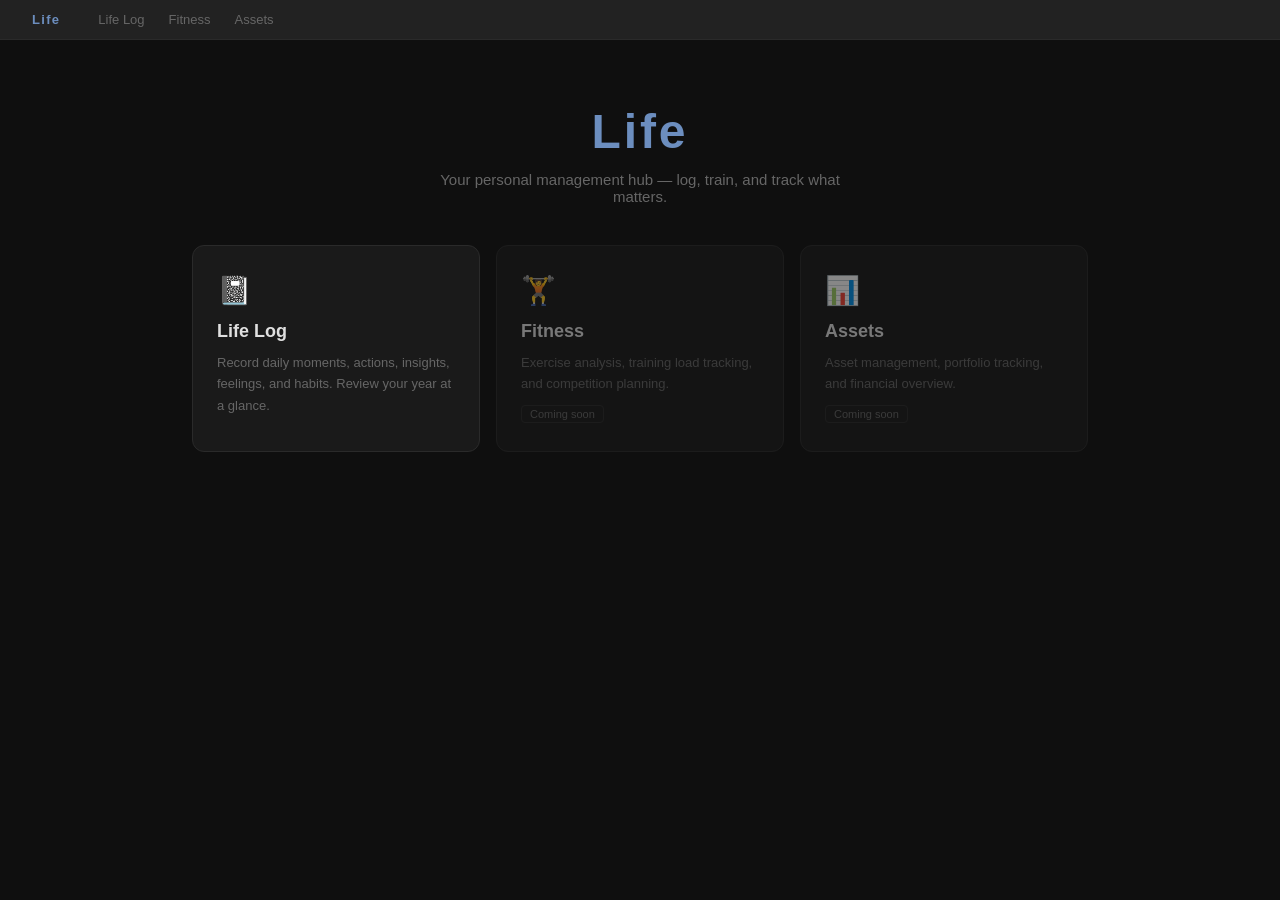
==== index.html @ 09051652 "init: Life management site structure" ====
<!DOCTYPE html>
<html lang="en">
<head>
<meta charset="UTF-8">
<meta name="viewport" content="width=device-width, initial-scale=1.0">
<title>Life</title>
<link rel="stylesheet" href="shared/style.css">
<style>
.site-nav { position: sticky; top: 0; z-index: 10; }

.hero {
  padding: 64px 32px 40px;
  text-align: center;
}
.hero h1 {
  font-size: 48px; font-weight: 800; letter-spacing: 0.06em;
  color: var(--accent); margin-bottom: 12px;
}
.hero p { font-size: 15px; color: var(--muted); max-width: 400px; margin: 0 auto; }

.module-grid {
  display: grid; grid-template-columns: repeat(3, 1fr);
  gap: 16px; padding: 0 32px 64px; max-width: 960px; margin: 0 auto;
}
.module-card {
  background: var(--surface); border: 1px solid var(--border);
  border-radius: 12px; padding: 28px 24px;
  text-decoration: none; color: var(--text);
  transition: border-color 0.15s, transform 0.15s;
  display: flex; flex-direction: column; gap: 10px;
}
.module-card:hover { border-color: var(--accent); transform: translateY(-2px); }
.module-card.coming-soon { opacity: 0.5; cursor: default; pointer-events: none; }
.module-card h2 { font-size: 18px; font-weight: 700; }
.module-card p { font-size: 13px; color: var(--muted); line-height: 1.65; flex: 1; }
.module-card .badge {
  font-size: 11px; color: var(--muted); border: 1px solid var(--border);
  border-radius: 4px; padding: 2px 8px; align-self: flex-start;
}
.module-icon { font-size: 28px; margin-bottom: 4px; }

@media (max-width: 600px) {
  .hero { padding: 40px 20px 28px; }
  .hero h1 { font-size: 36px; }
  .module-grid { grid-template-columns: 1fr; padding: 0 20px 40px; }
}
</style>
</head>
<body>

<div class="site-nav">
  <a class="site-nav-brand" href="/">Life</a>
  <div class="site-nav-links">
    <a href="/life-log/">Life Log</a>
    <a href="/fitness/">Fitness</a>
    <a href="/assets/">Assets</a>
  </div>
</div>

<div class="hero">
  <h1>Life</h1>
  <p>Your personal management hub — log, train, and track what matters.</p>
</div>

<div class="module-grid">
  <a class="module-card" href="/life-log/">
    <div class="module-icon">📓</div>
    <h2>Life Log</h2>
    <p>Record daily moments, actions, insights, feelings, and habits. Review your year at a glance.</p>
  </a>

  <div class="module-card coming-soon">
    <div class="module-icon">🏋️</div>
    <h2>Fitness</h2>
    <p>Exercise analysis, training load tracking, and competition planning.</p>
    <span class="badge">Coming soon</span>
  </div>

  <div class="module-card coming-soon">
    <div class="module-icon">📊</div>
    <h2>Assets</h2>
    <p>Asset management, portfolio tracking, and financial overview.</p>
    <span class="badge">Coming soon</span>
  </div>
</div>

</body>
</html>
---- shared/style.css ----
/* ── Design tokens ── */
:root {
  --bg: #0f0f0f; --surface: #1a1a1a; --surface2: #222;
  --border: #2a2a2a; --text: #e0e0e0; --muted: #666; --accent: #6c8ebf;
  --M: #f59e0b; --A: #10b981; --I: #c084fc; --F: #f472b6; --H: #22d3ee;
}
* { box-sizing: border-box; margin: 0; padding: 0; }
body { font-family: 'Helvetica Neue', Arial, sans-serif; background: var(--bg); color: var(--text); min-height: 100vh; }

/* ── Site Nav ── */
.site-nav {
  display: flex; align-items: center; gap: 20px;
  padding: 8px 32px; background: var(--surface2);
  border-bottom: 1px solid var(--border); font-size: 13px;
}
.site-nav-brand {
  font-weight: 700; letter-spacing: 0.1em; font-size: 13px;
  color: var(--accent); text-decoration: none; margin-right: 8px;
}
.site-nav-links { display: flex; gap: 4px; }
.site-nav-links a {
  color: var(--muted); text-decoration: none;
  padding: 4px 10px; border-radius: 5px; transition: all 0.15s;
}
.site-nav-links a:hover { color: var(--text); }
.site-nav-links a.active { color: var(--text); background: var(--surface); }

/* ── Shared Button ── */
.btn {
  background: var(--surface); border: 1px solid var(--border); color: var(--text);
  padding: 6px 13px; border-radius: 6px; cursor: pointer; font-size: 13px;
  transition: border-color 0.15s; font-family: inherit;
}
.btn:hover { border-color: var(--accent); }
.btn.primary { background: var(--accent); border-color: var(--accent); color: #fff; }

/* ── Toast ── */
.toast {
  display: none; position: fixed; bottom: 24px; right: 24px;
  background: var(--surface); border: 1px solid var(--border);
  border-radius: 8px; padding: 14px 18px; font-size: 13px;
  z-index: 300; box-shadow: 0 6px 24px rgba(0,0,0,0.4); max-width: 280px;
}
.toast.open { display: block; }
.toast strong { display: block; margin-bottom: 4px; }
.toast span { color: var(--muted); line-height: 1.5; }

/* ── Auth Overlay ── */
.auth-overlay {
  display: none; position: fixed; inset: 0; background: var(--bg);
  z-index: 500; align-items: center; justify-content: center;
}
.auth-overlay.show { display: flex; }
.auth-box { text-align: center; padding: 48px; max-width: 380px; }
.auth-box h1 { font-size: 28px; font-weight: 700; margin-bottom: 12px; letter-spacing: 0.05em; }
.auth-loading { font-size: 14px; color: var(--muted); margin-bottom: 28px; line-height: 1.7; }
.auth-desc { font-size: 14px; color: var(--muted); margin-bottom: 28px; line-height: 1.7; display: none; }
.google-btn {
  display: none; align-items: center; justify-content: center; gap: 10px;
  width: 100%; padding: 13px 20px; border-radius: 10px;
  background: #fff; border: none; color: #1f1f1f; font-size: 15px;
  font-weight: 600; cursor: pointer; margin-bottom: 14px; transition: opacity 0.15s;
  font-family: inherit;
}
.google-btn.visible { display: flex; }
.google-btn:hover { opacity: 0.9; }
.auth-note { display: none; font-size: 12px; color: var(--muted); }
.auth-note.visible { display: block; }

@media (max-width: 600px) {
  .site-nav { padding: 6px 16px; gap: 12px; }
  .toast { bottom: 16px; right: 16px; left: 16px; max-width: none; }
}
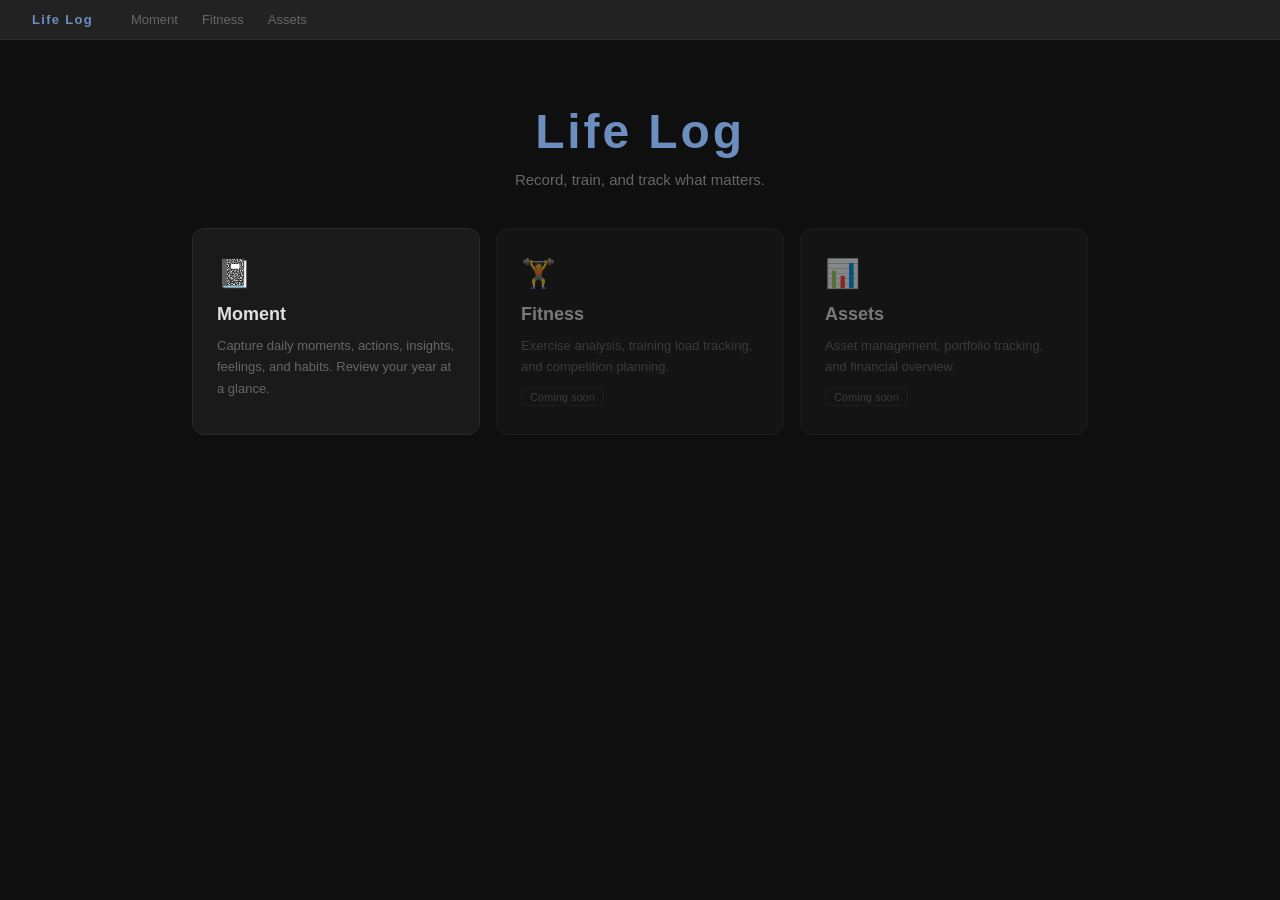
==== commit 7791ac76: "rename: LifeMgmt→LifeLog, lifeLog module→moment Project rename: - Nav brand "Life" → "Life Log" - Ho" ====
--- a/index.html
+++ b/index.html
@@ -3,7 +3,7 @@
 <head>
 <meta charset="UTF-8">
 <meta name="viewport" content="width=device-width, initial-scale=1.0">
-<title>Life</title>
+<title>Life Log</title>
 <link rel="stylesheet" href="shared/style.css">
 <style>
 .site-nav { position: sticky; top: 0; z-index: 10; }
@@ -49,24 +49,24 @@
 <body>
 
 <div class="site-nav">
-  <a class="site-nav-brand" href="/">Life</a>
+  <a class="site-nav-brand" href="/">Life Log</a>
   <div class="site-nav-links">
-    <a href="/life-log/">Life Log</a>
+    <a href="/moment/">Moment</a>
     <a href="/fitness/">Fitness</a>
     <a href="/assets/">Assets</a>
   </div>
 </div>
 
 <div class="hero">
-  <h1>Life</h1>
-  <p>Your personal management hub — log, train, and track what matters.</p>
+  <h1>Life Log</h1>
+  <p>Record, train, and track what matters.</p>
 </div>
 
 <div class="module-grid">
-  <a class="module-card" href="/life-log/">
+  <a class="module-card" href="/moment/">
     <div class="module-icon">📓</div>
-    <h2>Life Log</h2>
-    <p>Record daily moments, actions, insights, feelings, and habits. Review your year at a glance.</p>
+    <h2>Moment</h2>
+    <p>Capture daily moments, actions, insights, feelings, and habits. Review your year at a glance.</p>
   </a>
 
   <div class="module-card coming-soon">
